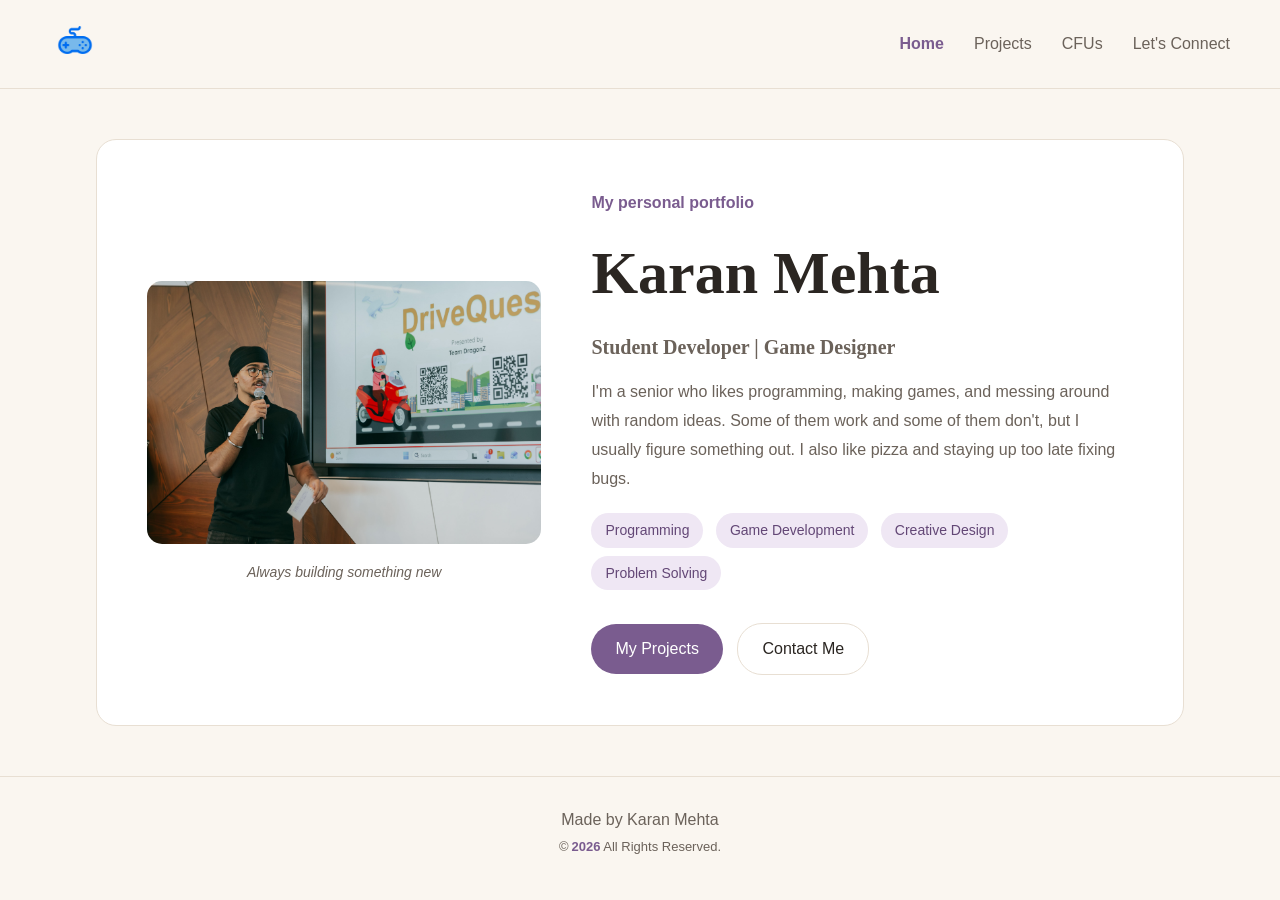
==== index.html @ 04c80622 "Refactor index.html for improved structure and content" ====
<!DOCTYPE html>
<html lang="en">
<head>
  <meta charset="UTF-8">
  <meta name="viewport" content="width=device-width, initial-scale=1.0">
  <title>Karan Mehta | Portfolio</title>
  <link rel="stylesheet" href="style.css">
</head>

<body>

<header>
  <nav class="navbar">
    <div class="navbar-left">
      <a href="index.html">
        <img src="Untitled design (2).png" alt="Logo">
      </a>
    </div>

    <ul class="navbar-right">
      <li><a href="index.html" class="active">Home</a></li>
      <li><a href="projects.html">Projects</a></li>
      <li><a href="cfus.html">CFUs</a></li>
      <li><a href="contact.html">Let's Connect</a></li>
    </ul>
  </nav>
</header>

<main class="home-card">
  <section class="hero-section">

    <div class="hero-image">
      <img src="IMG_4974.jpeg" alt="Karan Mehta presenting a project">
      <p class="image-caption">Always building something new</p>
    </div>

    <div class="hero-content">
      <p class="eyebrow">My personal portfolio</p>
      <h1 class="hero-name">Karan Mehta</h1>
      <h2 class="hero-role">Student Developer | Game Designer</h2>

      <p class="hero-description">
        I'm a senior who likes programming, making games, and messing around with random ideas. Some of them work and some of them don't, but I usually figure something out. I also like pizza and staying up too late fixing bugs.
      </p>

      <div class="hero-tags">
        <span>Programming</span>
        <span>Game Development</span>
        <span>Creative Design</span>
        <span>Problem Solving</span>
      </div>

      <div class="hero-buttons">
        <a href="projects.html" class="primary-button">My Projects</a>
        <a href="contact.html" class="secondary-button">Contact Me</a>
      </div>
    </div>

  </section>
</main>

<footer class="site-footer">
  <p>Made by Karan Mehta</p>
  <p class="footer-small">© <span id="year"></span> All Rights Reserved.</p>
</footer>

<script>
  document.getElementById("year").textContent = new Date().getFullYear();
</script>

</body>
</html>
---- style.css ----
* {
  margin: 0;
  padding: 0;
  box-sizing: border-box;
}

body {
  font-family: Arial, sans-serif;
  background-color: #faf6f0;
  color: #2b2622;
  line-height: 1.6;
}

h1, h2, h3 {
  font-family: Georgia, serif;
}

.navbar {
  display: flex;
  justify-content: space-between;
  align-items: center;
  padding: 15px 50px;
  background-color: #faf6f0;
  border-bottom: 1px solid #e8dfd3;
}

.navbar-left img {
  height: 50px;
}

.navbar-right {
  display: flex;
  list-style: none;
}

.navbar-right li {
  margin-left: 30px;
}

.navbar-right a {
  color: #6b625a;
  text-decoration: none;
}

.navbar-right a:hover {
  color: #7a5c8f;
}

.navbar-right a.active {
  color: #7a5c8f;
  font-weight: bold;
}

.home-card {
  width: 85%;
  max-width: 1100px;
  margin: 50px auto;
}

.hero-section {
  display: flex;
  align-items: center;
  background-color: white;
  border: 1px solid #e8dfd3;
  border-radius: 20px;
  padding: 50px;
}

.hero-image {
  width: 40%;
  text-align: center;
}

.hero-image img {
  max-width: 100%;
  max-height: 350px;
  border-radius: 15px;
}

.image-caption {
  margin-top: 10px;
  font-size: 14px;
  font-style: italic;
  color: #6b625a;
}

.hero-content {
  width: 60%;
  padding-left: 50px;
}

.eyebrow {
  color: #7a5c8f;
  font-weight: bold;
}

.hero-name {
  font-size: 60px;
  margin: 10px 0;
}

.hero-name span {
  color: #7a5c8f;
}

.hero-role {
  font-size: 20px;
  color: #6b625a;
  margin-bottom: 15px;
}

.hero-description {
  color: #6b625a;
  line-height: 1.8;
}

.hero-tags {
  margin-top: 20px;
}

.hero-tags span {
  display: inline-block;
  background-color: #efe7f4;
  color: #634776;
  padding: 6px 14px;
  border-radius: 20px;
  font-size: 14px;
  margin: 0 8px 8px 0;
}

.hero-buttons {
  margin-top: 25px;
}

.primary-button {
  display: inline-block;
  background-color: #7a5c8f;
  color: white;
  padding: 12px 24px;
  border-radius: 25px;
  text-decoration: none;
  margin-right: 10px;
}

.primary-button:hover {
  background-color: #634776;
}

.secondary-button {
  display: inline-block;
  background-color: white;
  color: #2b2622;
  padding: 12px 24px;
  border: 1px solid #e8dfd3;
  border-radius: 25px;
  text-decoration: none;
}

.secondary-button:hover {
  border-color: #7a5c8f;
  color: #7a5c8f;
}

.about-section,
.interests-section,
.focus-section {
  margin-top: 80px;
}

.section-label {
  color: #7a5c8f;
  font-weight: bold;
}

.section-heading h2 {
  font-size: 40px;
}

.section-heading h2 span,
.focus-left h2 span,
.connect-section h2 span {
  color: #7a5c8f;
}

.section-heading p {
  color: #6b625a;
  margin-bottom: 25px;
}

.about-card {
  display: flex;
  background-color: white;
  border: 1px solid #e8dfd3;
  border-radius: 15px;
  padding: 35px;
}

.about-icon {
  font-size: 28px;
  color: #7a5c8f;
  margin-right: 25px;
}

.about-content h3 {
  font-size: 24px;
  margin-bottom: 10px;
}

.about-content p {
  color: #6b625a;
  margin-bottom: 10px;
}

.interest-grid {
  display: flex;
  gap: 20px;
}

.interest-card {
  width: 33%;
  background-color: white;
  border: 1px solid #e8dfd3;
  border-radius: 15px;
  padding: 30px;
}

.interest-card:hover {
  border-color: #7a5c8f;
}

.interest-icon {
  font-size: 30px;
  color: #7a5c8f;
  margin-bottom: 15px;
}

.interest-card h3 {
  font-size: 20px;
  margin-bottom: 10px;
}

.interest-card p {
  color: #6b625a;
  font-size: 15px;
}

.focus-card {
  display: flex;
  align-items: center;
  background-color: #f3ece3;
  border-radius: 20px;
  padding: 50px;
}

.focus-left {
  width: 50%;
  padding-right: 40px;
}

.focus-left h2 {
  font-size: 38px;
  margin: 10px 0;
}

.focus-left p {
  color: #6b625a;
}

.focus-right {
  width: 50%;
}

.focus-item {
  padding: 15px 0;
  border-bottom: 1px solid #e8dfd3;
}

.focus-check {
  display: inline-block;
  background-color: #7a5c8f;
  color: white;
  width: 24px;
  height: 24px;
  border-radius: 50%;
  text-align: center;
  font-size: 14px;
  margin-right: 12px;
}

.connect-section {
  text-align: center;
  margin-top: 80px;
  padding: 60px 20px;
}

.connect-section h2 {
  font-size: 38px;
  margin: 10px 0;
}

.connect-section p {
  color: #6b625a;
  margin-bottom: 25px;
}

.site-footer {
  text-align: center;
  padding: 30px;
  border-top: 1px solid #e8dfd3;
  color: #6b625a;
}

.footer-line {
  display: none;
}

.site-footer p span {
  color: #7a5c8f;
  font-weight: bold;
}

.footer-small {
  font-size: 13px;
  margin-top: 5px;
}

.resource-card {
  background-color: white;
  border: 1px solid #e8dfd3;
  border-radius: 15px;
  padding: 25px;
  margin: 30px auto;
}

.resource-card h2,
.resource-card h3 {
  color: #7a5c8f;
}

.resource-card iframe {
  width: 100%;
  height: 600px;
  border: none;
}

.cfu-container {
  display: flex;
  flex-wrap: wrap;
  gap: 20px;
}

.contact-header {
  display: flex;
  justify-content: space-between;
}

.contact-image img {
  width: 140px;
  height: 140px;
  border-radius: 50%;
  object-fit: cover;
}

.contact-text h2 {
  color: #7a5c8f;
}

.contact-grid {
  display: flex;
  flex-wrap: wrap;
  gap: 18px;
  margin-top: 20px;
}

.contact-card {
  background-color: white;
  border: 1px solid #e8dfd3;
  border-radius: 12px;
  padding: 20px;
  color: #2b2622;
  text-decoration: none;
}

.contact-card:hover {
  border-color: #7a5c8f;
}

.contact-card h3 {
  color: #7a5c8f;
}

@media (max-width: 800px) {
  .navbar {
    flex-direction: column;
    padding: 20px;
  }

  .navbar-right {
    margin-top: 15px;
  }

  .hero-section {
    flex-direction: column;
    text-align: center;
    padding: 30px 20px;
  }

  .hero-image,
  .hero-content {
    width: 100%;
    padding-left: 0;
  }

  .hero-content {
    margin-top: 25px;
  }

  .hero-name {
    font-size: 45px;
  }

  .about-card,
  .interest-grid,
  .focus-card {
    flex-direction: column;
  }

  .interest-card,
  .focus-left,
  .focus-right {
    width: 100%;
  }

  .focus-left {
    padding-right: 0;
    margin-bottom: 25px;
  }
}
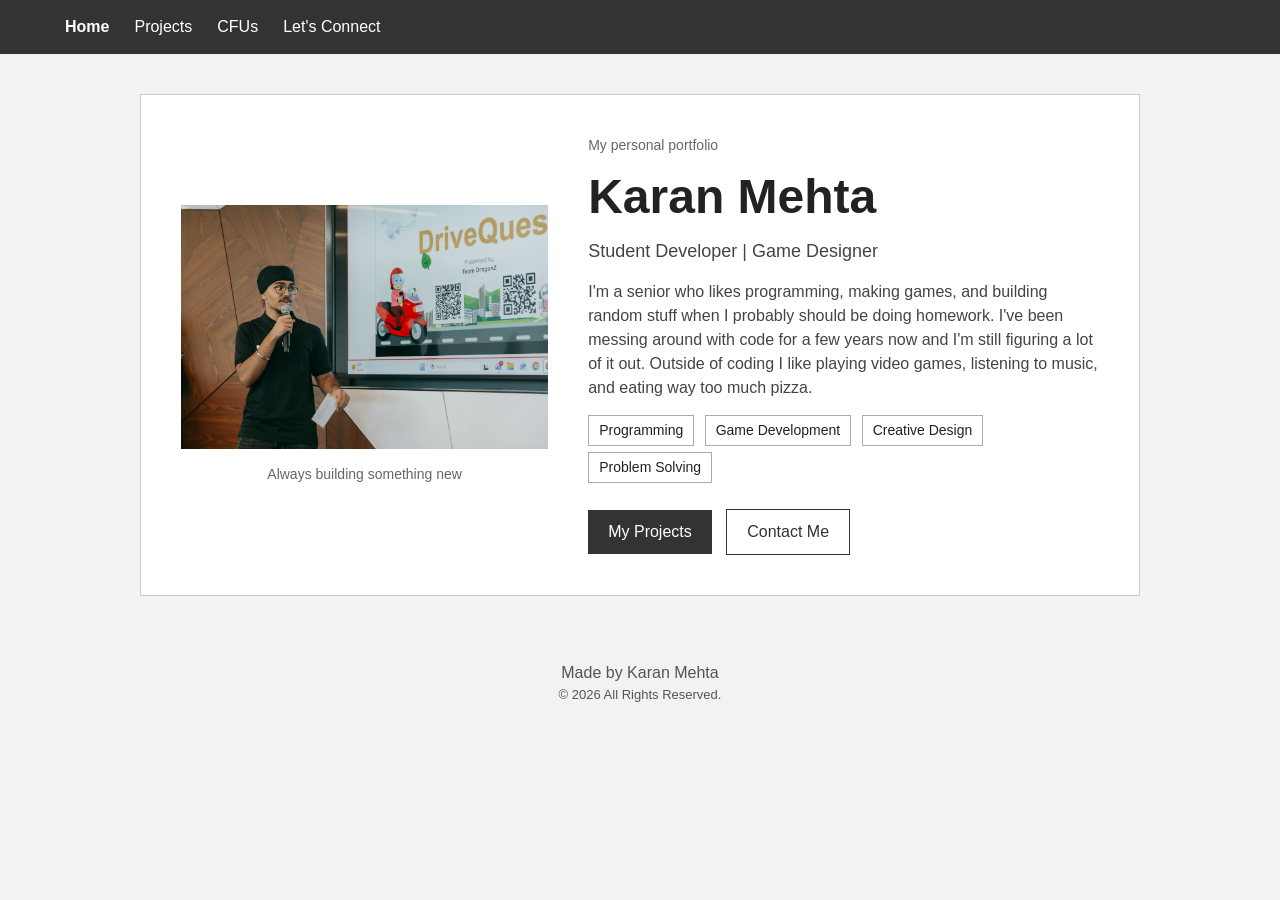
==== commit eea76e81: "Refactor navbar and update hero description Removed logo from navbar and updated hero description." ====
--- a/index.html
+++ b/index.html
@@ -11,12 +11,6 @@
 
 <header>
   <nav class="navbar">
-    <div class="navbar-left">
-      <a href="index.html">
-        <img src="Untitled design (2).png" alt="Logo">
-      </a>
-    </div>
-
     <ul class="navbar-right">
       <li><a href="index.html" class="active">Home</a></li>
       <li><a href="projects.html">Projects</a></li>
@@ -40,7 +34,7 @@
       <h2 class="hero-role">Student Developer | Game Designer</h2>
 
       <p class="hero-description">
-        I'm a senior who likes programming, making games, and messing around with random ideas. Some of them work and some of them don't, but I usually figure something out. I also like pizza and staying up too late fixing bugs.
+        I'm a senior who likes programming, making games, and building random stuff when I probably should be doing homework. I've been messing around with code for a few years now and I'm still figuring a lot of it out. Outside of coding I like playing video games, listening to music, and eating way too much pizza.
       </p>
 
       <div class="hero-tags">
--- a/style.css
+++ b/style.css
@@ -6,26 +6,21 @@
 
 body {
   font-family: Arial, sans-serif;
-  background-color: #faf6f0;
-  color: #2b2622;
-  line-height: 1.6;
-}
-
-h1, h2, h3 {
-  font-family: Georgia, serif;
+  background-color: #f2f2f2;
+  color: #222;
+  line-height: 1.5;
 }
 
 .navbar {
   display: flex;
   justify-content: space-between;
   align-items: center;
-  padding: 15px 50px;
-  background-color: #faf6f0;
-  border-bottom: 1px solid #e8dfd3;
+  padding: 15px 40px;
+  background-color: #333;
 }
 
 .navbar-left img {
-  height: 50px;
+  height: 45px;
 }
 
 .navbar-right {
@@ -34,36 +29,34 @@
 }
 
 .navbar-right li {
-  margin-left: 30px;
+  margin-left: 25px;
 }
 
 .navbar-right a {
-  color: #6b625a;
+  color: white;
   text-decoration: none;
 }
 
 .navbar-right a:hover {
-  color: #7a5c8f;
+  text-decoration: underline;
 }
 
 .navbar-right a.active {
-  color: #7a5c8f;
   font-weight: bold;
 }
 
 .home-card {
   width: 85%;
-  max-width: 1100px;
-  margin: 50px auto;
+  max-width: 1000px;
+  margin: 40px auto;
 }
 
 .hero-section {
   display: flex;
   align-items: center;
   background-color: white;
-  border: 1px solid #e8dfd3;
-  border-radius: 20px;
-  padding: 50px;
+  border: 1px solid #ccc;
+  padding: 40px;
 }
 
 .hero-image {
@@ -74,267 +67,97 @@
 .hero-image img {
   max-width: 100%;
   max-height: 350px;
-  border-radius: 15px;
 }
 
 .image-caption {
-  margin-top: 10px;
+  margin-top: 8px;
   font-size: 14px;
-  font-style: italic;
-  color: #6b625a;
+  color: #666;
 }
 
 .hero-content {
   width: 60%;
-  padding-left: 50px;
+  padding-left: 40px;
 }
 
 .eyebrow {
-  color: #7a5c8f;
-  font-weight: bold;
+  color: #666;
+  font-size: 14px;
 }
 
 .hero-name {
-  font-size: 60px;
-  margin: 10px 0;
-}
-
-.hero-name span {
-  color: #7a5c8f;
+  font-size: 48px;
+  margin: 5px 0;
 }
 
 .hero-role {
-  font-size: 20px;
-  color: #6b625a;
+  font-size: 18px;
+  color: #444;
+  font-weight: normal;
   margin-bottom: 15px;
 }
 
 .hero-description {
-  color: #6b625a;
-  line-height: 1.8;
+  color: #444;
 }
 
 .hero-tags {
-  margin-top: 20px;
+  margin-top: 15px;
 }
 
 .hero-tags span {
   display: inline-block;
-  background-color: #efe7f4;
-  color: #634776;
-  padding: 6px 14px;
-  border-radius: 20px;
+  border: 1px solid #aaa;
+  padding: 4px 10px;
   font-size: 14px;
-  margin: 0 8px 8px 0;
+  margin: 0 6px 6px 0;
 }
 
 .hero-buttons {
-  margin-top: 25px;
+  margin-top: 20px;
 }
 
 .primary-button {
   display: inline-block;
-  background-color: #7a5c8f;
+  background-color: #333;
   color: white;
-  padding: 12px 24px;
-  border-radius: 25px;
+  padding: 10px 20px;
   text-decoration: none;
   margin-right: 10px;
 }
 
 .primary-button:hover {
-  background-color: #634776;
+  background-color: #555;
 }
 
 .secondary-button {
   display: inline-block;
-  background-color: white;
-  color: #2b2622;
-  padding: 12px 24px;
-  border: 1px solid #e8dfd3;
-  border-radius: 25px;
+  border: 1px solid #333;
+  color: #333;
+  padding: 10px 20px;
   text-decoration: none;
 }
 
 .secondary-button:hover {
-  border-color: #7a5c8f;
-  color: #7a5c8f;
-}
-
-.about-section,
-.interests-section,
-.focus-section {
-  margin-top: 80px;
-}
-
-.section-label {
-  color: #7a5c8f;
-  font-weight: bold;
-}
-
-.section-heading h2 {
-  font-size: 40px;
-}
-
-.section-heading h2 span,
-.focus-left h2 span,
-.connect-section h2 span {
-  color: #7a5c8f;
-}
-
-.section-heading p {
-  color: #6b625a;
-  margin-bottom: 25px;
-}
-
-.about-card {
-  display: flex;
-  background-color: white;
-  border: 1px solid #e8dfd3;
-  border-radius: 15px;
-  padding: 35px;
-}
-
-.about-icon {
-  font-size: 28px;
-  color: #7a5c8f;
-  margin-right: 25px;
-}
-
-.about-content h3 {
-  font-size: 24px;
-  margin-bottom: 10px;
-}
-
-.about-content p {
-  color: #6b625a;
-  margin-bottom: 10px;
-}
-
-.interest-grid {
-  display: flex;
-  gap: 20px;
-}
-
-.interest-card {
-  width: 33%;
-  background-color: white;
-  border: 1px solid #e8dfd3;
-  border-radius: 15px;
-  padding: 30px;
-}
-
-.interest-card:hover {
-  border-color: #7a5c8f;
-}
-
-.interest-icon {
-  font-size: 30px;
-  color: #7a5c8f;
-  margin-bottom: 15px;
-}
-
-.interest-card h3 {
-  font-size: 20px;
-  margin-bottom: 10px;
-}
-
-.interest-card p {
-  color: #6b625a;
-  font-size: 15px;
-}
-
-.focus-card {
-  display: flex;
-  align-items: center;
-  background-color: #f3ece3;
-  border-radius: 20px;
-  padding: 50px;
-}
-
-.focus-left {
-  width: 50%;
-  padding-right: 40px;
-}
-
-.focus-left h2 {
-  font-size: 38px;
-  margin: 10px 0;
-}
-
-.focus-left p {
-  color: #6b625a;
-}
-
-.focus-right {
-  width: 50%;
-}
-
-.focus-item {
-  padding: 15px 0;
-  border-bottom: 1px solid #e8dfd3;
-}
-
-.focus-check {
-  display: inline-block;
-  background-color: #7a5c8f;
-  color: white;
-  width: 24px;
-  height: 24px;
-  border-radius: 50%;
-  text-align: center;
-  font-size: 14px;
-  margin-right: 12px;
-}
-
-.connect-section {
-  text-align: center;
-  margin-top: 80px;
-  padding: 60px 20px;
-}
-
-.connect-section h2 {
-  font-size: 38px;
-  margin: 10px 0;
-}
-
-.connect-section p {
-  color: #6b625a;
-  margin-bottom: 25px;
+  background-color: #eee;
 }
 
 .site-footer {
   text-align: center;
-  padding: 30px;
-  border-top: 1px solid #e8dfd3;
-  color: #6b625a;
-}
-
-.footer-line {
-  display: none;
-}
-
-.site-footer p span {
-  color: #7a5c8f;
-  font-weight: bold;
+  padding: 25px;
+  margin-top: 40px;
+  color: #555;
 }
 
 .footer-small {
   font-size: 13px;
-  margin-top: 5px;
 }
 
 .resource-card {
   background-color: white;
-  border: 1px solid #e8dfd3;
-  border-radius: 15px;
-  padding: 25px;
-  margin: 30px auto;
-}
-
-.resource-card h2,
-.resource-card h3 {
-  color: #7a5c8f;
+  border: 1px solid #ccc;
+  padding: 20px;
+  margin: 25px auto;
 }
 
 .resource-card iframe {
@@ -357,52 +180,41 @@
 .contact-image img {
   width: 140px;
   height: 140px;
-  border-radius: 50%;
   object-fit: cover;
 }
 
-.contact-text h2 {
-  color: #7a5c8f;
-}
-
 .contact-grid {
   display: flex;
   flex-wrap: wrap;
-  gap: 18px;
+  gap: 15px;
   margin-top: 20px;
 }
 
 .contact-card {
   background-color: white;
-  border: 1px solid #e8dfd3;
-  border-radius: 12px;
-  padding: 20px;
-  color: #2b2622;
+  border: 1px solid #ccc;
+  padding: 18px;
+  color: #222;
   text-decoration: none;
 }
 
 .contact-card:hover {
-  border-color: #7a5c8f;
-}
-
-.contact-card h3 {
-  color: #7a5c8f;
+  background-color: #eee;
 }
 
 @media (max-width: 800px) {
   .navbar {
     flex-direction: column;
-    padding: 20px;
   }
 
   .navbar-right {
-    margin-top: 15px;
+    margin-top: 12px;
   }
 
   .hero-section {
     flex-direction: column;
     text-align: center;
-    padding: 30px 20px;
+    padding: 25px 15px;
   }
 
   .hero-image,
@@ -412,27 +224,10 @@
   }
 
   .hero-content {
-    margin-top: 25px;
+    margin-top: 20px;
   }
 
   .hero-name {
-    font-size: 45px;
-  }
-
-  .about-card,
-  .interest-grid,
-  .focus-card {
-    flex-direction: column;
-  }
-
-  .interest-card,
-  .focus-left,
-  .focus-right {
-    width: 100%;
-  }
-
-  .focus-left {
-    padding-right: 0;
-    margin-bottom: 25px;
-  }
-}
+    font-size: 38px;
+  }
+}
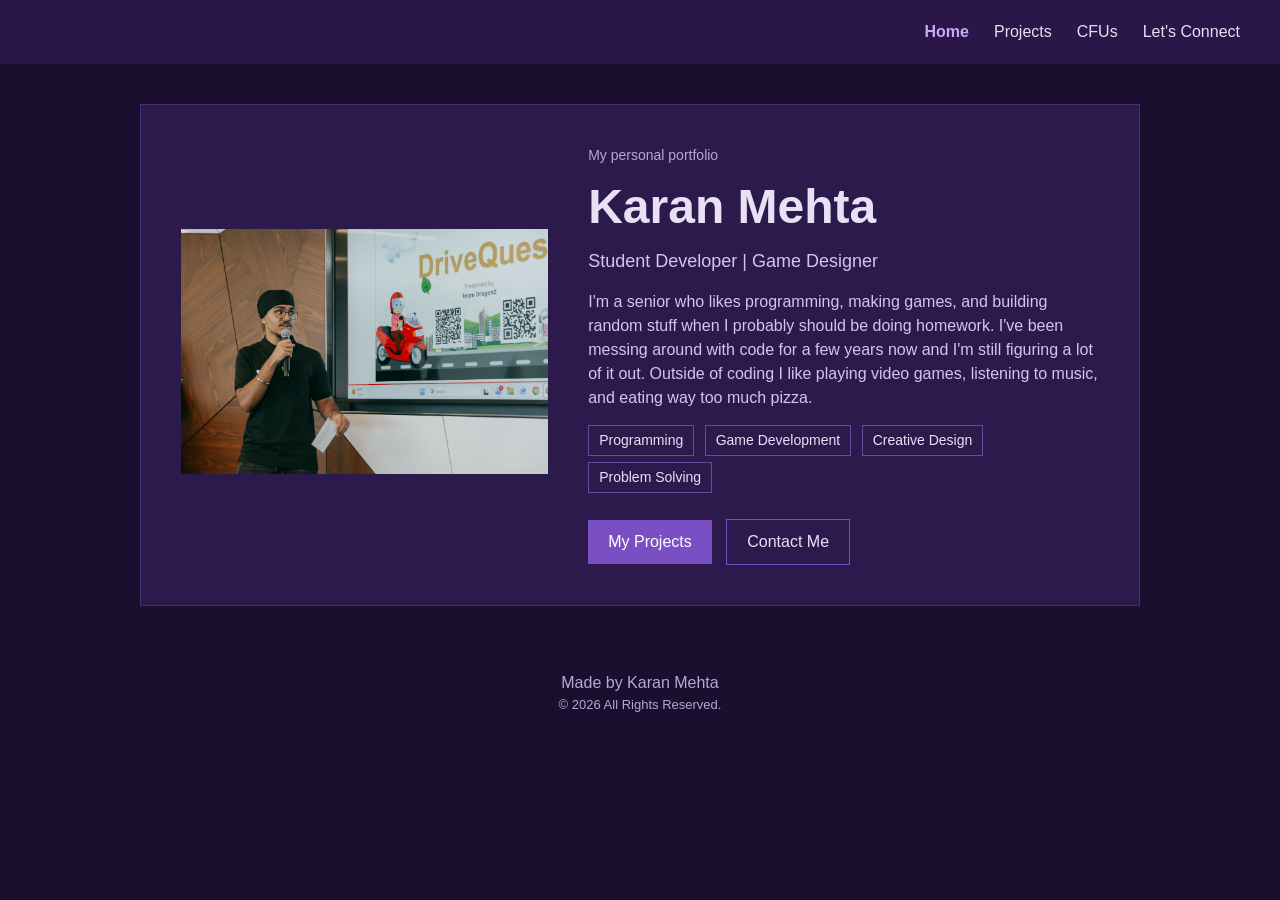
==== commit b38f85b3: "Remove image caption from hero section Removed the image caption from the hero section." ====
--- a/index.html
+++ b/index.html
@@ -25,7 +25,6 @@
 
     <div class="hero-image">
       <img src="IMG_4974.jpeg" alt="Karan Mehta presenting a project">
-      <p class="image-caption">Always building something new</p>
     </div>
 
     <div class="hero-content">
--- a/style.css
+++ b/style.css
@@ -6,21 +6,17 @@
 
 body {
   font-family: Arial, sans-serif;
-  background-color: #f2f2f2;
-  color: #222;
+  background-color: #1a0f2e;
+  color: #e8e0f5;
   line-height: 1.5;
 }
 
 .navbar {
   display: flex;
-  justify-content: space-between;
+  justify-content: flex-end;
   align-items: center;
-  padding: 15px 40px;
-  background-color: #333;
-}
-
-.navbar-left img {
-  height: 45px;
+  padding: 20px 40px;
+  background-color: #2a1647;
 }
 
 .navbar-right {
@@ -33,7 +29,7 @@
 }
 
 .navbar-right a {
-  color: white;
+  color: #e8e0f5;
   text-decoration: none;
 }
 
@@ -43,6 +39,7 @@
 
 .navbar-right a.active {
   font-weight: bold;
+  color: #c9a8f5;
 }
 
 .home-card {
@@ -54,8 +51,8 @@
 .hero-section {
   display: flex;
   align-items: center;
-  background-color: white;
-  border: 1px solid #ccc;
+  background-color: #2d1a4d;
+  border: 1px solid #4a2f78;
   padding: 40px;
 }
 
@@ -72,7 +69,7 @@
 .image-caption {
   margin-top: 8px;
   font-size: 14px;
-  color: #666;
+  color: #b9a6d6;
 }
 
 .hero-content {
@@ -81,7 +78,7 @@
 }
 
 .eyebrow {
-  color: #666;
+  color: #b9a6d6;
   font-size: 14px;
 }
 
@@ -92,13 +89,13 @@
 
 .hero-role {
   font-size: 18px;
-  color: #444;
+  color: #d4c4ee;
   font-weight: normal;
   margin-bottom: 15px;
 }
 
 .hero-description {
-  color: #444;
+  color: #d4c4ee;
 }
 
 .hero-tags {
@@ -107,7 +104,7 @@
 
 .hero-tags span {
   display: inline-block;
-  border: 1px solid #aaa;
+  border: 1px solid #6b4a9e;
   padding: 4px 10px;
   font-size: 14px;
   margin: 0 6px 6px 0;
@@ -119,7 +116,7 @@
 
 .primary-button {
   display: inline-block;
-  background-color: #333;
+  background-color: #7b4fc4;
   color: white;
   padding: 10px 20px;
   text-decoration: none;
@@ -127,26 +124,26 @@
 }
 
 .primary-button:hover {
-  background-color: #555;
+  background-color: #9366de;
 }
 
 .secondary-button {
   display: inline-block;
-  border: 1px solid #333;
-  color: #333;
+  border: 1px solid #7b4fc4;
+  color: #e8e0f5;
   padding: 10px 20px;
   text-decoration: none;
 }
 
 .secondary-button:hover {
-  background-color: #eee;
+  background-color: #3d2563;
 }
 
 .site-footer {
   text-align: center;
   padding: 25px;
   margin-top: 40px;
-  color: #555;
+  color: #b9a6d6;
 }
 
 .footer-small {
@@ -154,8 +151,8 @@
 }
 
 .resource-card {
-  background-color: white;
-  border: 1px solid #ccc;
+  background-color: #2d1a4d;
+  border: 1px solid #4a2f78;
   padding: 20px;
   margin: 25px auto;
 }
@@ -191,24 +188,20 @@
 }
 
 .contact-card {
-  background-color: white;
-  border: 1px solid #ccc;
+  background-color: #2d1a4d;
+  border: 1px solid #4a2f78;
   padding: 18px;
-  color: #222;
+  color: #e8e0f5;
   text-decoration: none;
 }
 
 .contact-card:hover {
-  background-color: #eee;
+  background-color: #3d2563;
 }
 
 @media (max-width: 800px) {
   .navbar {
-    flex-direction: column;
-  }
-
-  .navbar-right {
-    margin-top: 12px;
+    justify-content: center;
   }
 
   .hero-section {
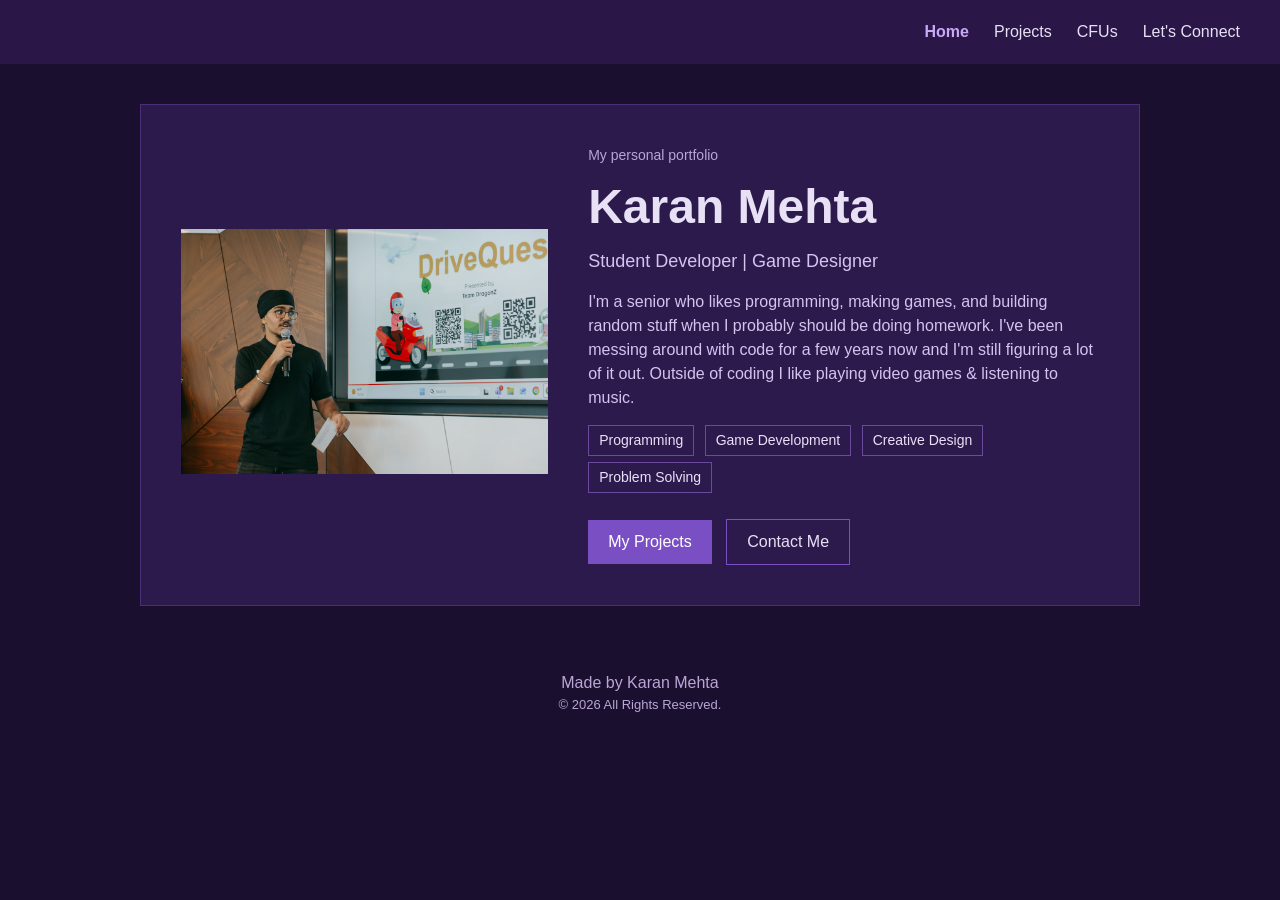
==== commit c8e8a74a: "Update hero description in index.html Removed mention of eating pizza from the hero description." ====
--- a/index.html
+++ b/index.html
@@ -33,7 +33,7 @@
       <h2 class="hero-role">Student Developer | Game Designer</h2>
 
       <p class="hero-description">
-        I'm a senior who likes programming, making games, and building random stuff when I probably should be doing homework. I've been messing around with code for a few years now and I'm still figuring a lot of it out. Outside of coding I like playing video games, listening to music, and eating way too much pizza.
+        I'm a senior who likes programming, making games, and building random stuff when I probably should be doing homework. I've been messing around with code for a few years now and I'm still figuring a lot of it out. Outside of coding I like playing video games & listening to music.
       </p>
 
       <div class="hero-tags">
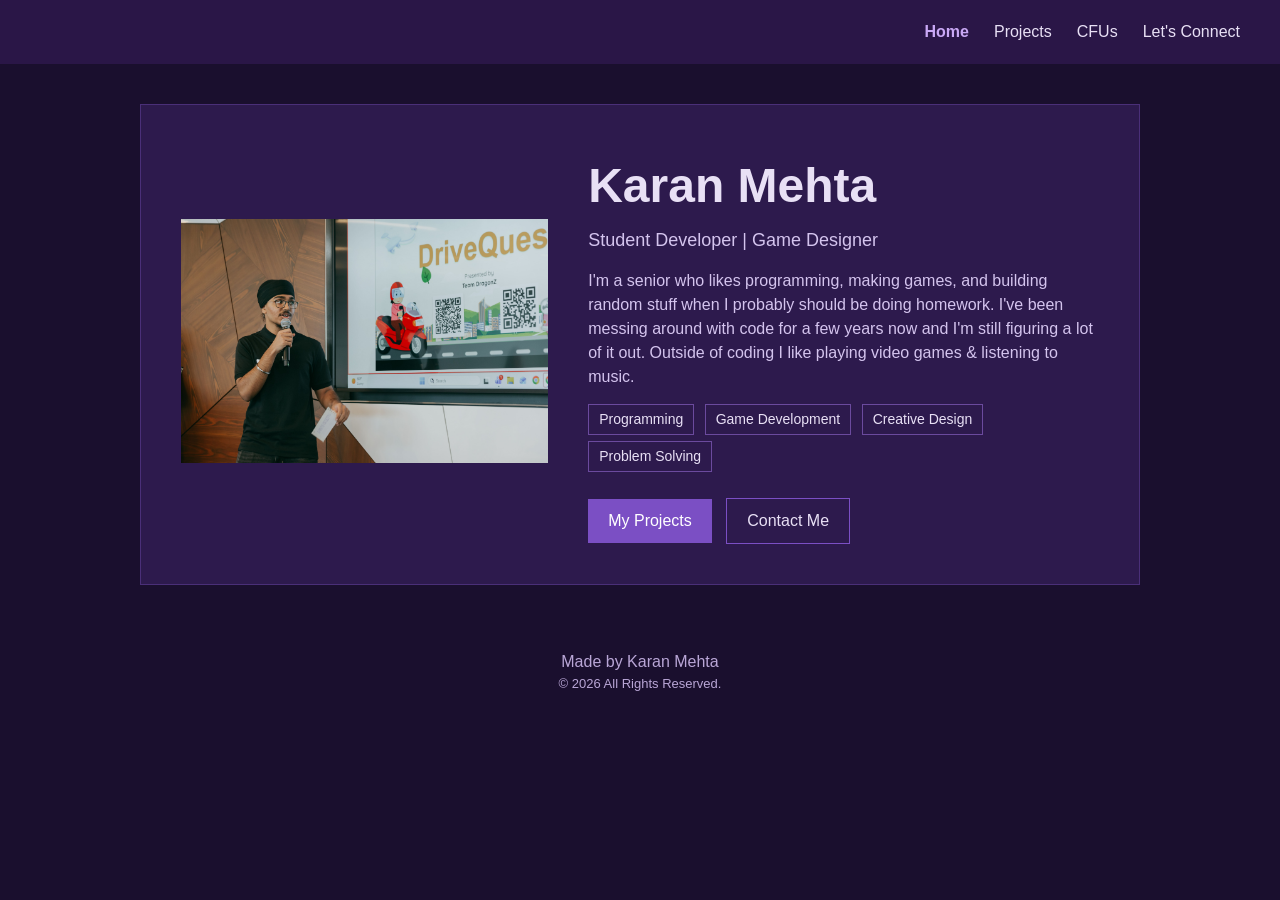
==== commit 35135f15: "Remove eyebrow paragraph from portfolio" ====
--- a/index.html
+++ b/index.html
@@ -28,7 +28,6 @@
     </div>
 
     <div class="hero-content">
-      <p class="eyebrow">My personal portfolio</p>
       <h1 class="hero-name">Karan Mehta</h1>
       <h2 class="hero-role">Student Developer | Game Designer</h2>
 
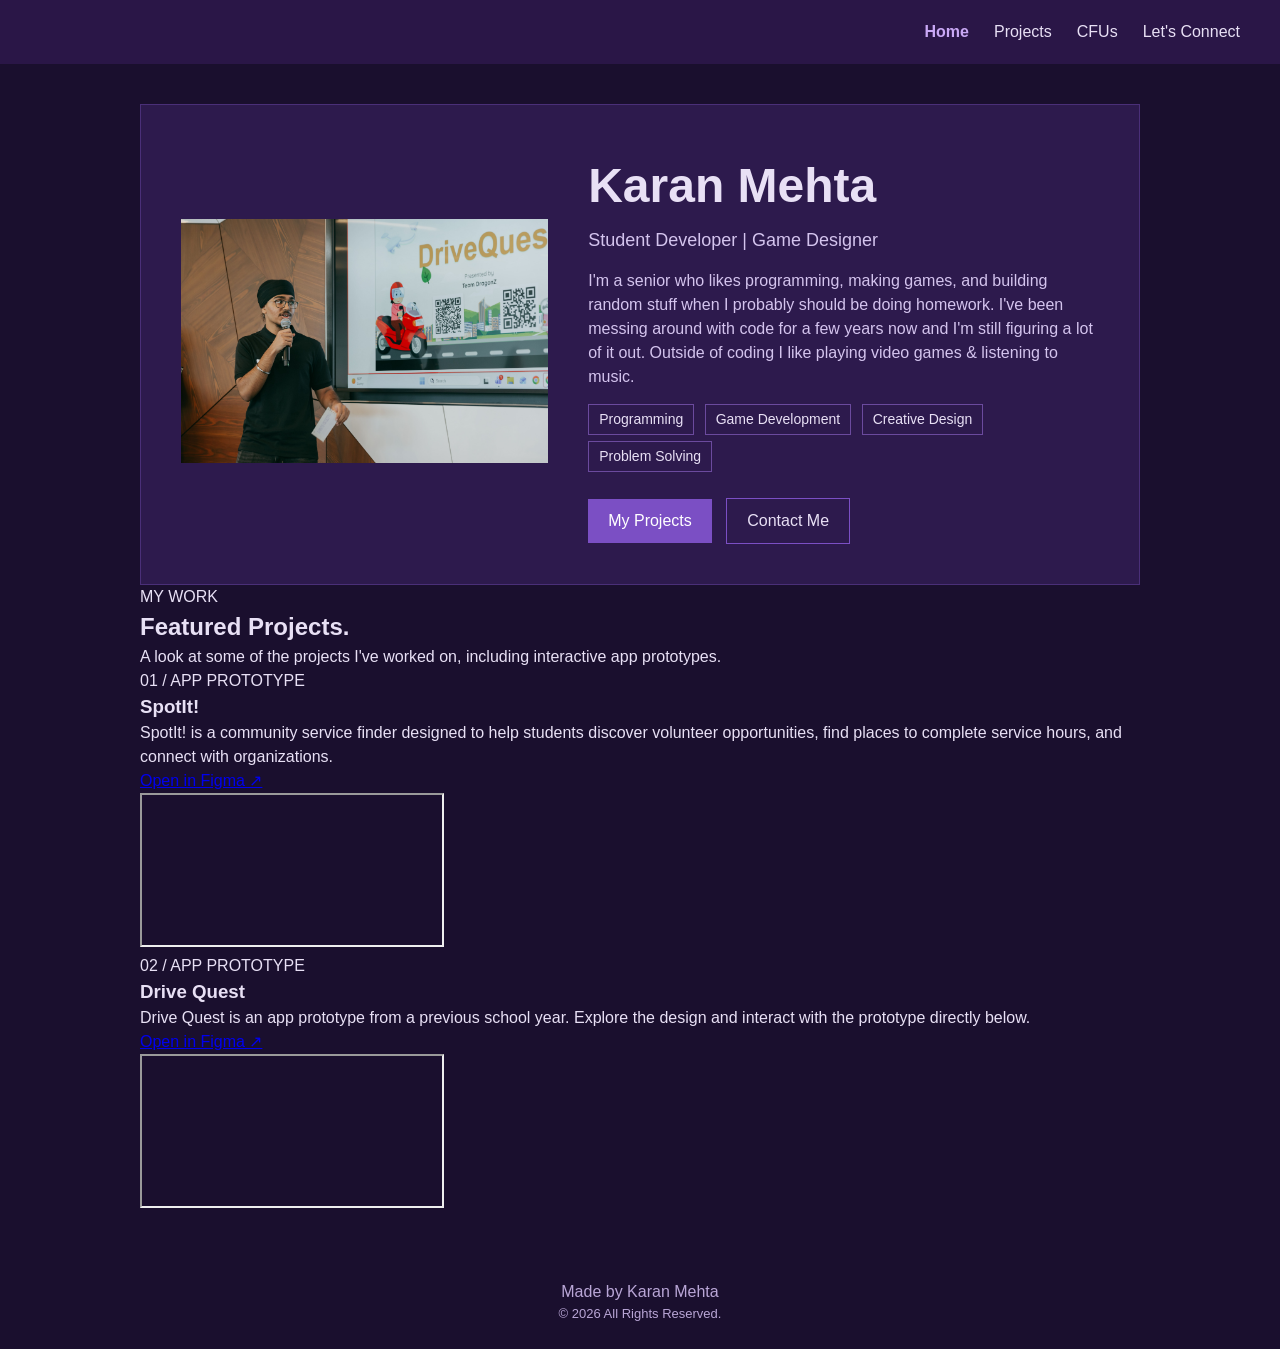
==== commit 1d3c3cea: "Add featured projects section with prototypes Added a featured projects section with two app prototy" ====
--- a/index.html
+++ b/index.html
@@ -1,3 +1,4 @@
+
 <!DOCTYPE html>
 <html lang="en">
 <head>
@@ -21,6 +22,8 @@
 </header>
 
 <main class="home-card">
+
+  <!-- HERO SECTION -->
   <section class="hero-section">
 
     <div class="hero-image">
@@ -49,6 +52,87 @@
     </div>
 
   </section>
+
+  <!-- FEATURED PROJECTS SECTION -->
+  <section class="featured-projects">
+
+    <div class="featured-heading">
+      <p class="section-label">MY WORK</p>
+      <h2>Featured Projects<span>.</span></h2>
+      <p class="featured-intro">
+        A look at some of the projects I've worked on, including interactive app prototypes.
+      </p>
+    </div>
+
+    <!-- SPOTIT -->
+    <div class="project-preview">
+
+      <div class="project-info">
+        <div>
+          <span class="project-number">01 / APP PROTOTYPE</span>
+          <h3>SpotIt!</h3>
+          <p>
+            SpotIt! is a community service finder designed to help students
+            discover volunteer opportunities, find places to complete service
+            hours, and connect with organizations.
+          </p>
+        </div>
+
+        <a
+          href="https://www.figma.com/proto/ysEE7ZguOh75tX0fydQcFJ/SpotIt-Prototype?node-id=65-238&starting-point-node-id=65%3A238"
+          target="_blank"
+          rel="noopener noreferrer"
+          class="prototype-link">
+          Open in Figma ↗
+        </a>
+      </div>
+
+      <div class="prototype-frame">
+        <iframe
+          src="https://www.figma.com/embed?embed_host=share&url=https%3A%2F%2Fwww.figma.com%2Fproto%2FysEE7ZguOh75tX0fydQcFJ%2FSpotIt-Prototype%3Fnode-id%3D65-238%26starting-point-node-id%3D65%253A238"
+          allowfullscreen
+          loading="lazy"
+          title="SpotIt! interactive app prototype">
+        </iframe>
+      </div>
+
+    </div>
+
+    <!-- DRIVE QUEST -->
+    <div class="project-preview">
+
+      <div class="project-info">
+        <div>
+          <span class="project-number">02 / APP PROTOTYPE</span>
+          <h3>Drive Quest</h3>
+          <p>
+            Drive Quest is an app prototype from a previous school year.
+            Explore the design and interact with the prototype directly below.
+          </p>
+        </div>
+
+        <a
+          href="https://www.figma.com/proto/Zs4QonA1XJLJxSKm4UHW01/Team-DragonZ-Figma-Control-Center?node-id=146-56&starting-point-node-id=146%3A56"
+          target="_blank"
+          rel="noopener noreferrer"
+          class="prototype-link">
+          Open in Figma ↗
+        </a>
+      </div>
+
+      <div class="prototype-frame">
+        <iframe
+          src="https://www.figma.com/embed?embed_host=share&url=https%3A%2F%2Fwww.figma.com%2Fproto%2FZs4QonA1XJLJxSKm4UHW01%2FTeam-DragonZ-Figma-Control-Center%3Fnode-id%3D146-56%26starting-point-node-id%3D146%253A56"
+          allowfullscreen
+          loading="lazy"
+          title="Drive Quest interactive app prototype">
+        </iframe>
+      </div>
+
+    </div>
+
+  </section>
+
 </main>
 
 <footer class="site-footer">
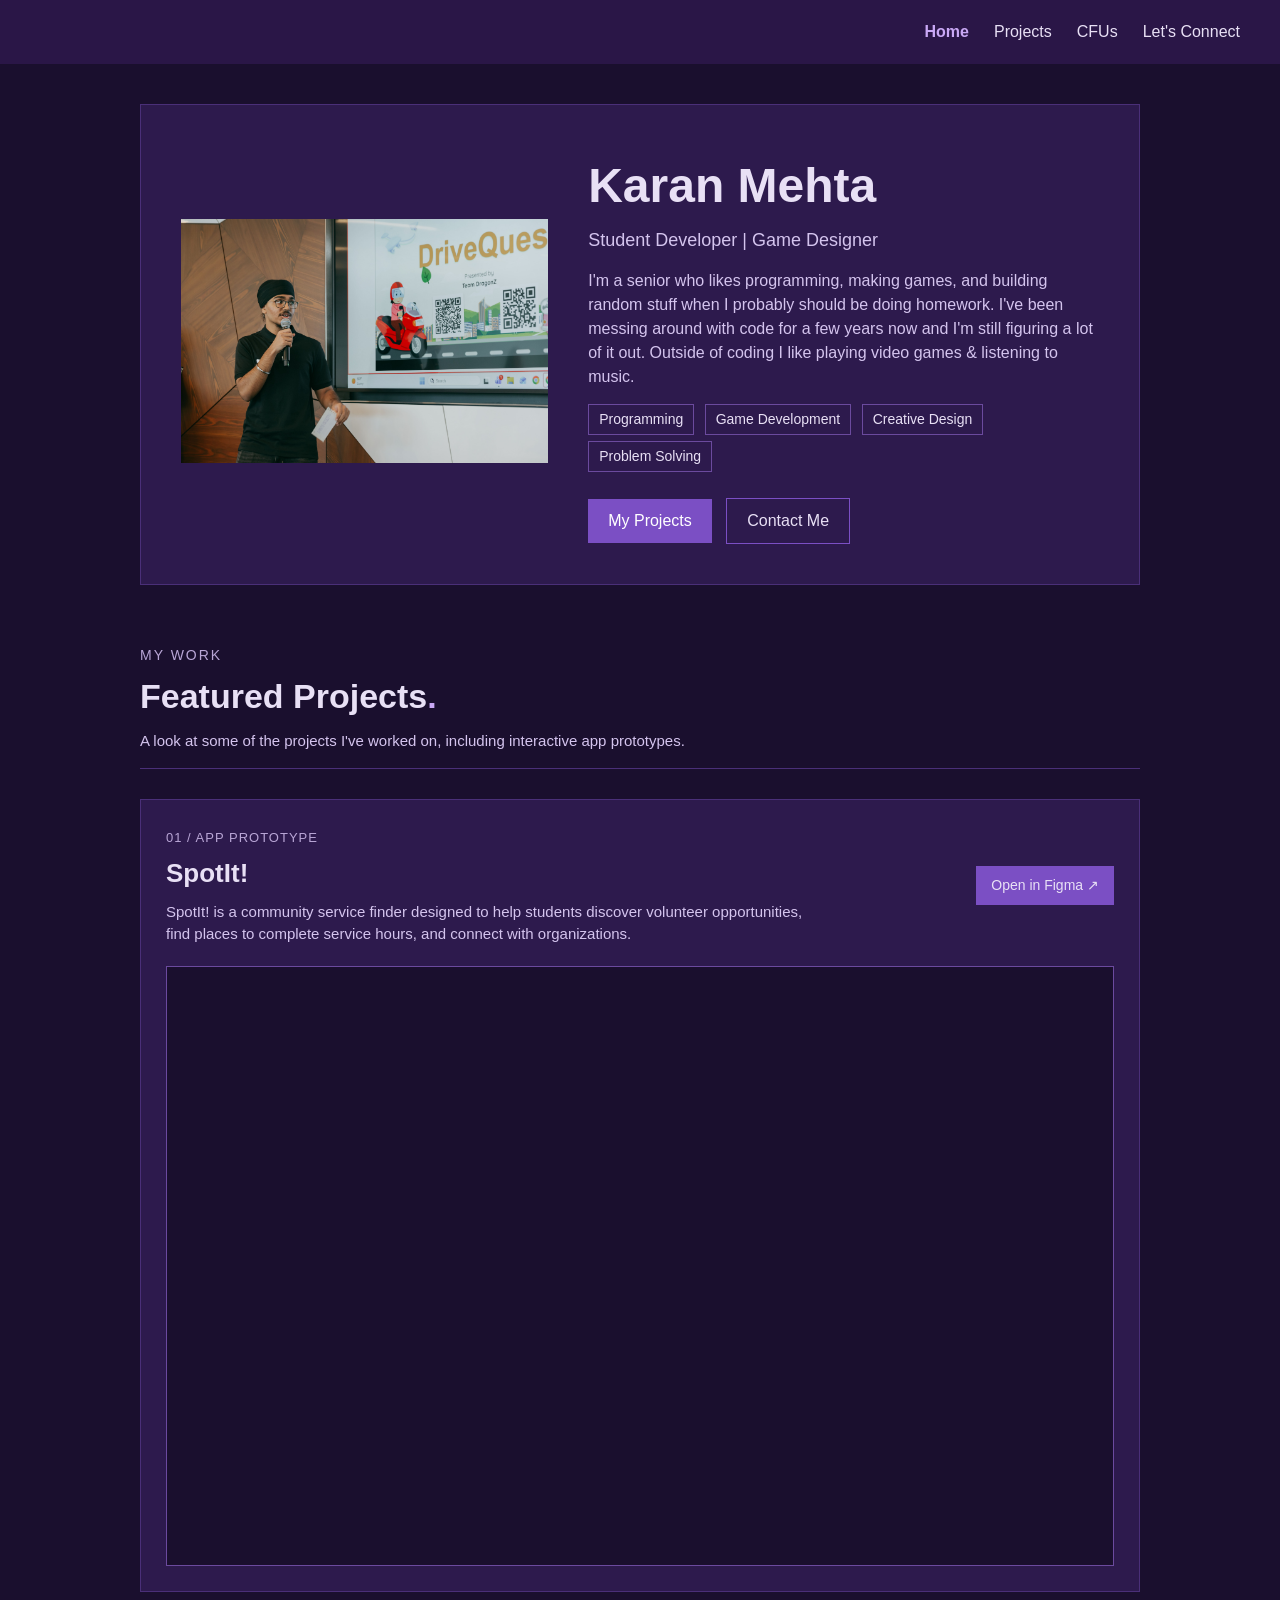
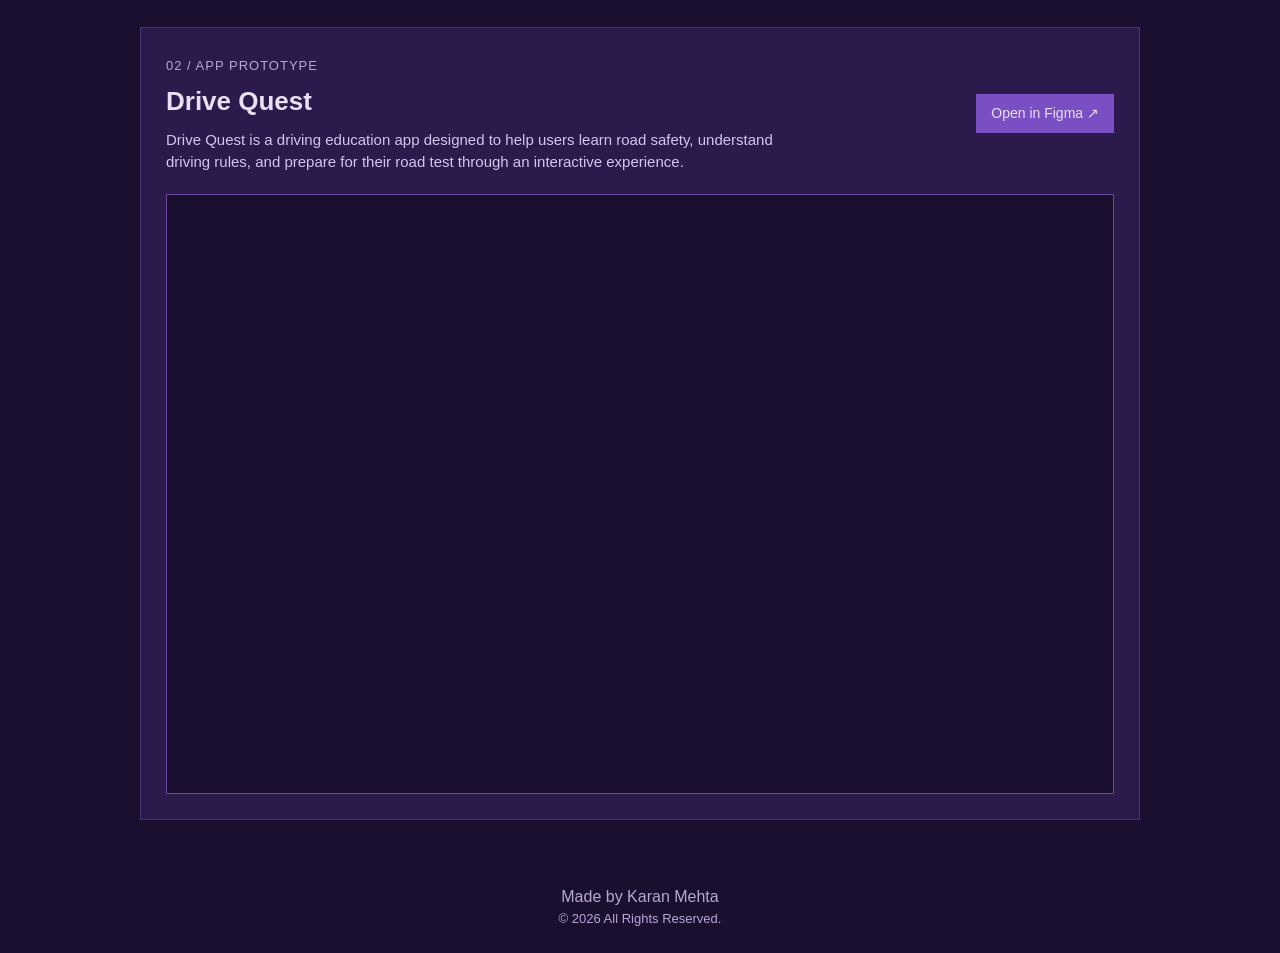
==== commit ef886d89: "Update description of Drive Quest app" ====
--- a/index.html
+++ b/index.html
@@ -106,8 +106,7 @@
           <span class="project-number">02 / APP PROTOTYPE</span>
           <h3>Drive Quest</h3>
           <p>
-            Drive Quest is an app prototype from a previous school year.
-            Explore the design and interact with the prototype directly below.
+            Drive Quest is a driving education app designed to help users learn road safety, understand driving rules, and prepare for their road test through an interactive experience.
           </p>
         </div>
 
--- a/style.css
+++ b/style.css
@@ -224,3 +224,147 @@
     font-size: 38px;
   }
 }
+
+
+/* =================================
+   FEATURED PROJECTS
+================================= */
+
+.featured-projects {
+  margin-top: 60px;
+}
+
+.featured-heading {
+  margin-bottom: 30px;
+  padding-bottom: 15px;
+  border-bottom: 1px solid #4a2f78;
+}
+
+.section-label {
+  color: #b9a6d6;
+  font-size: 14px;
+  letter-spacing: 2px;
+  margin-bottom: 5px;
+}
+
+.featured-heading h2 {
+  font-size: 34px;
+  color: #e8e0f5;
+  margin-bottom: 8px;
+}
+
+.featured-heading h2 span {
+  color: #c9a8f5;
+}
+
+.featured-intro {
+  color: #d4c4ee;
+  font-size: 15px;
+}
+
+/* Individual project sections */
+
+.project-preview {
+  background-color: #2d1a4d;
+  border: 1px solid #4a2f78;
+  padding: 25px;
+  margin-bottom: 35px;
+}
+
+.project-info {
+  display: flex;
+  justify-content: space-between;
+  align-items: center;
+  gap: 20px;
+  margin-bottom: 20px;
+}
+
+.project-number {
+  color: #b9a6d6;
+  font-size: 13px;
+  letter-spacing: 1px;
+}
+
+.project-info h3 {
+  font-size: 26px;
+  margin: 5px 0 8px;
+  color: #e8e0f5;
+}
+
+.project-info p {
+  color: #d4c4ee;
+  font-size: 15px;
+  max-width: 650px;
+}
+
+/* Figma link */
+
+.prototype-link {
+  display: inline-block;
+  color: #e8e0f5;
+  background-color: #7b4fc4;
+  padding: 9px 15px;
+  text-decoration: none;
+  white-space: nowrap;
+  font-size: 14px;
+}
+
+.prototype-link:hover {
+  background-color: #9366de;
+}
+
+/* Embedded prototype */
+
+.prototype-frame {
+  width: 100%;
+  height: 600px;
+  border: 1px solid #6b4a9e;
+  background-color: #1a0f2e;
+  overflow: hidden;
+}
+
+.prototype-frame iframe {
+  display: block;
+  width: 100%;
+  height: 100%;
+  border: none;
+}
+
+/* Mobile layout */
+
+@media (max-width: 800px) {
+  .featured-projects {
+    margin-top: 40px;
+  }
+
+  .featured-heading h2 {
+    font-size: 28px;
+  }
+
+  .project-preview {
+    padding: 15px;
+  }
+
+  .project-info {
+    flex-direction: column;
+    align-items: flex-start;
+  }
+
+  .project-info h3 {
+    font-size: 23px;
+  }
+
+  .prototype-frame {
+    height: 450px;
+  }
+}
+
+@media (max-width: 500px) {
+  .prototype-frame {
+    height: 350px;
+  }
+
+  .featured-heading h2 {
+    font-size: 25px;
+  }
+}
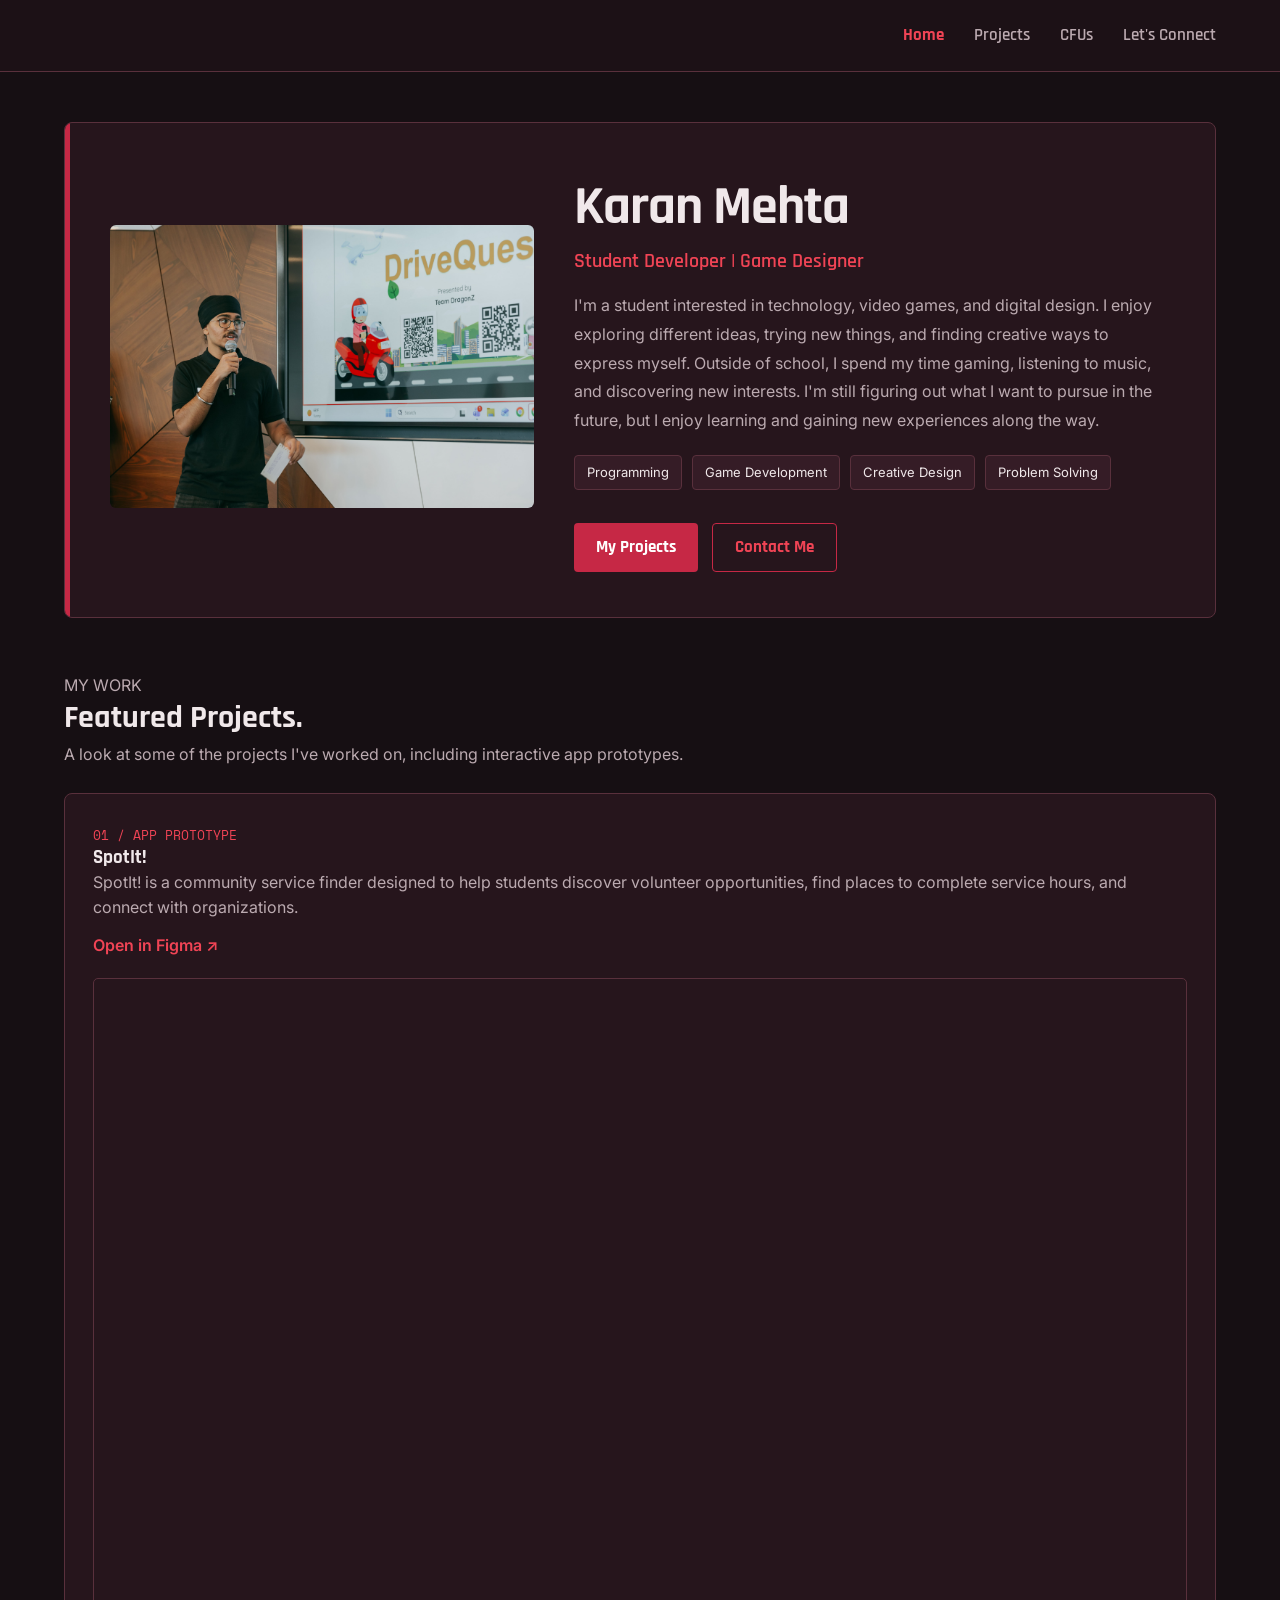
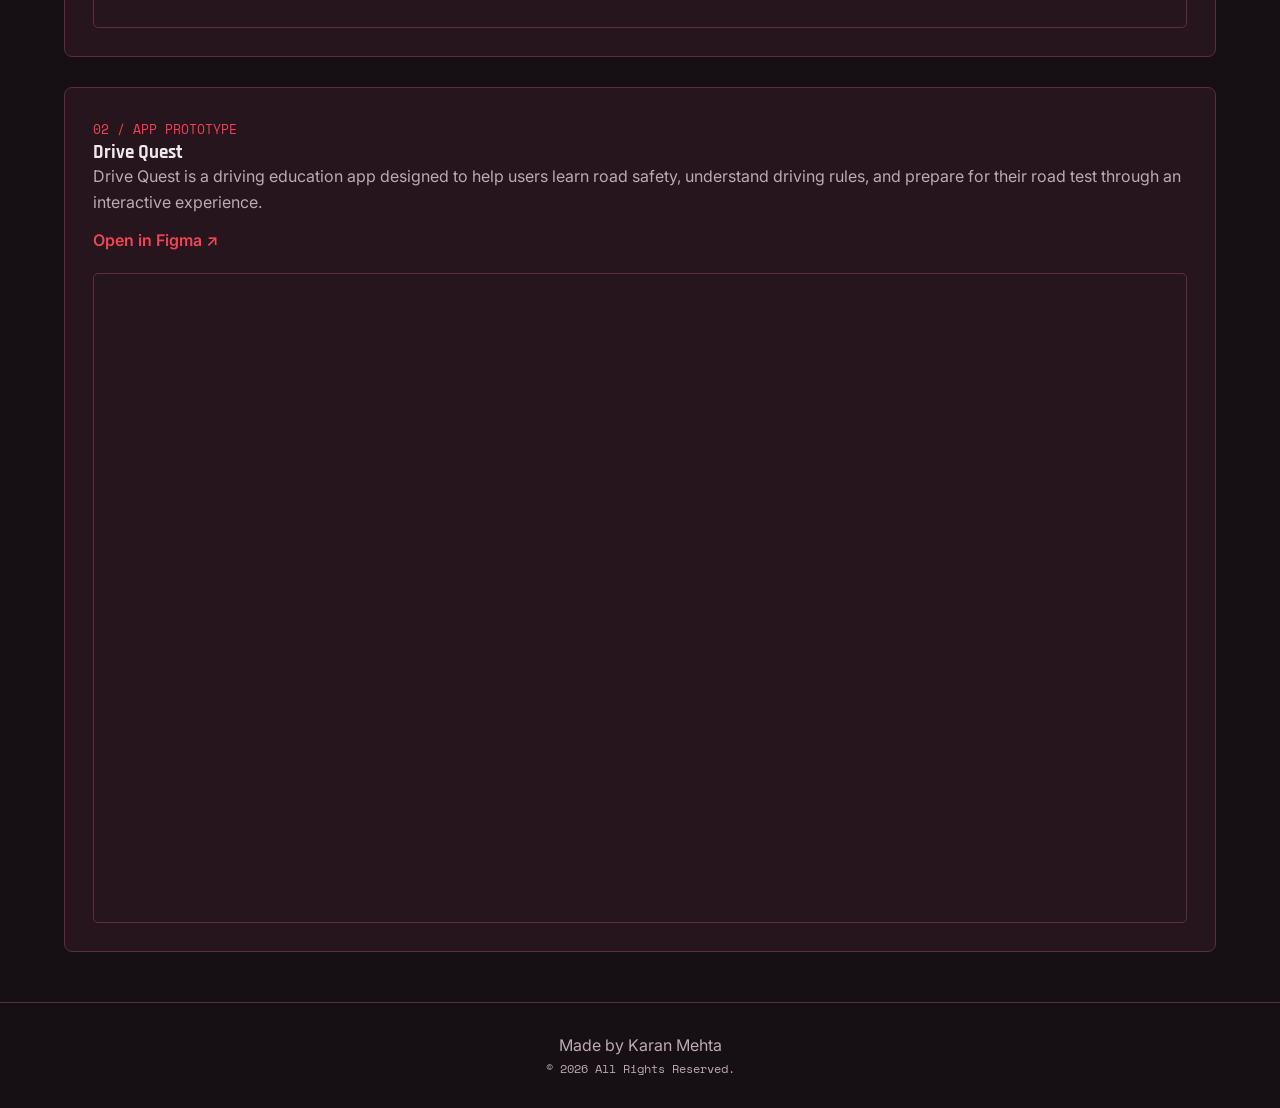
==== commit dd32a567: "Revise hero description in index.html Updated hero description to reflect current interests and expe" ====
--- a/index.html
+++ b/index.html
@@ -35,8 +35,7 @@
       <h2 class="hero-role">Student Developer | Game Designer</h2>
 
       <p class="hero-description">
-        I'm a senior who likes programming, making games, and building random stuff when I probably should be doing homework. I've been messing around with code for a few years now and I'm still figuring a lot of it out. Outside of coding I like playing video games & listening to music.
-      </p>
+I'm a student interested in technology, video games, and digital design. I enjoy exploring different ideas, trying new things, and finding creative ways to express myself. Outside of school, I spend my time gaming, listening to music, and discovering new interests. I'm still figuring out what I want to pursue in the future, but I enjoy learning and gaining new experiences along the way.      </p>
 
       <div class="hero-tags">
         <span>Programming</span>
--- a/style.css
+++ b/style.css
@@ -1,59 +1,141 @@
+
+/* =========================================
+   FONTS
+========================================= */
+
+@import url('https://fonts.googleapis.com/css2?family=Inter:wght@400;500;600;700&family=Rajdhani:wght@500;600;700&family=Space+Mono:wght@400;700&display=swap');
+
+
+/* =========================================
+   COLOR VARIABLES
+========================================= */
+
+:root {
+  --background: #160F13;
+  --surface: #26151C;
+  --surface-light: #351C26;
+  --border: #59303C;
+
+  --red: #C62845;
+  --red-bright: #F04455;
+  --red-hover: #FF5365;
+
+  --text: #F0E8EA;
+  --text-muted: #BBAAB0;
+}
+
+
+/* =========================================
+   GENERAL
+========================================= */
+
 * {
   margin: 0;
   padding: 0;
   box-sizing: border-box;
 }
 
+html {
+  scroll-behavior: smooth;
+}
+
 body {
-  font-family: Arial, sans-serif;
-  background-color: #1a0f2e;
-  color: #e8e0f5;
-  line-height: 1.5;
-}
+  font-family: 'Inter', sans-serif;
+  background-color: var(--background);
+  color: var(--text);
+  line-height: 1.6;
+}
+
+h1, h2, h3, h4 {
+  font-family: 'Rajdhani', sans-serif;
+  font-weight: 700;
+  line-height: 1.2;
+}
+
+p {
+  font-family: 'Inter', sans-serif;
+}
+
+a {
+  transition: 0.2s ease;
+}
+
+
+/* =========================================
+   NAVIGATION
+========================================= */
 
 .navbar {
   display: flex;
   justify-content: flex-end;
   align-items: center;
-  padding: 20px 40px;
-  background-color: #2a1647;
+  padding: 22px 5%;
+  background-color: #1C1116;
+  border-bottom: 1px solid var(--border);
 }
 
 .navbar-right {
   display: flex;
   list-style: none;
+  gap: 30px;
 }
 
 .navbar-right li {
-  margin-left: 25px;
+  margin-left: 0;
 }
 
 .navbar-right a {
-  color: #e8e0f5;
+  color: var(--text-muted);
   text-decoration: none;
+  font-family: 'Rajdhani', sans-serif;
+  font-weight: 600;
+  font-size: 17px;
 }
 
 .navbar-right a:hover {
-  text-decoration: underline;
+  color: var(--red-bright);
 }
 
 .navbar-right a.active {
-  font-weight: bold;
-  color: #c9a8f5;
-}
+  color: var(--red-bright);
+  font-weight: 700;
+}
+
+
+/* =========================================
+   MAIN CONTAINER
+========================================= */
 
 .home-card {
-  width: 85%;
-  max-width: 1000px;
-  margin: 40px auto;
-}
+  width: 90%;
+  max-width: 1200px;
+  margin: 50px auto;
+}
+
+
+/* =========================================
+   HOMEPAGE HERO
+========================================= */
 
 .hero-section {
   display: flex;
   align-items: center;
-  background-color: #2d1a4d;
-  border: 1px solid #4a2f78;
-  padding: 40px;
+  background-color: var(--surface);
+  border: 1px solid var(--border);
+  padding: 45px;
+  border-radius: 8px;
+  position: relative;
+  overflow: hidden;
+}
+
+.hero-section::before {
+  content: "";
+  position: absolute;
+  top: 0;
+  left: 0;
+  width: 5px;
+  height: 100%;
+  background-color: var(--red);
 }
 
 .hero-image {
@@ -64,12 +146,13 @@
 .hero-image img {
   max-width: 100%;
   max-height: 350px;
+  border-radius: 6px;
 }
 
 .image-caption {
   margin-top: 8px;
-  font-size: 14px;
-  color: #b9a6d6;
+  font-size: 13px;
+  color: var(--text-muted);
 }
 
 .hero-content {
@@ -78,83 +161,325 @@
 }
 
 .eyebrow {
-  color: #b9a6d6;
-  font-size: 14px;
+  color: var(--red-bright);
+  font-family: 'Space Mono', monospace;
+  font-size: 13px;
+  letter-spacing: 2px;
 }
 
 .hero-name {
-  font-size: 48px;
-  margin: 5px 0;
+  font-size: 54px;
+  margin: 8px 0;
+  letter-spacing: -1px;
 }
 
 .hero-role {
-  font-size: 18px;
-  color: #d4c4ee;
-  font-weight: normal;
-  margin-bottom: 15px;
+  font-size: 20px;
+  color: var(--red-bright);
+  font-weight: 600;
+  margin-bottom: 18px;
 }
 
 .hero-description {
-  color: #d4c4ee;
+  color: var(--text-muted);
+  line-height: 1.8;
 }
 
 .hero-tags {
-  margin-top: 15px;
+  margin-top: 20px;
 }
 
 .hero-tags span {
   display: inline-block;
-  border: 1px solid #6b4a9e;
-  padding: 4px 10px;
-  font-size: 14px;
-  margin: 0 6px 6px 0;
-}
+  border: 1px solid var(--border);
+  background-color: var(--surface-light);
+  color: var(--text);
+  padding: 6px 12px;
+  font-size: 13px;
+  border-radius: 4px;
+  margin: 0 6px 8px 0;
+}
+
+
+/* =========================================
+   BUTTONS
+========================================= */
 
 .hero-buttons {
-  margin-top: 20px;
+  margin-top: 25px;
 }
 
 .primary-button {
   display: inline-block;
-  background-color: #7b4fc4;
+  background-color: var(--red);
   color: white;
-  padding: 10px 20px;
+  font-weight: 700;
+  font-family: 'Rajdhani', sans-serif;
+  font-size: 17px;
+  padding: 11px 22px;
   text-decoration: none;
   margin-right: 10px;
+  border-radius: 4px;
 }
 
 .primary-button:hover {
-  background-color: #9366de;
+  background-color: var(--red-hover);
+  transform: translateY(-2px);
 }
 
 .secondary-button {
   display: inline-block;
-  border: 1px solid #7b4fc4;
-  color: #e8e0f5;
-  padding: 10px 20px;
+  border: 1px solid var(--red);
+  color: var(--red-bright);
+  padding: 10px 22px;
   text-decoration: none;
+  border-radius: 4px;
+  font-family: 'Rajdhani', sans-serif;
+  font-weight: 700;
+  font-size: 17px;
 }
 
 .secondary-button:hover {
-  background-color: #3d2563;
-}
-
-.site-footer {
+  background-color: var(--red);
+  color: white;
+}
+
+
+/* =========================================
+   FEATURED PROJECTS
+========================================= */
+
+.featured-projects {
+  margin-top: 55px;
+}
+
+.featured-heading {
+  margin-bottom: 25px;
+}
+
+.featured-heading h2 {
+  font-size: 32px;
+}
+
+.featured-heading p {
+  color: var(--text-muted);
+  margin-top: 5px;
+}
+
+.project-preview {
+  display: flex;
+  flex-direction: column;
+  background-color: var(--surface);
+  border: 1px solid var(--border);
+  padding: 28px;
+  margin-bottom: 30px;
+  border-radius: 8px;
+}
+
+.project-info {
+  margin-bottom: 20px;
+}
+
+.project-info h2 {
+  font-size: 28px;
+  margin-bottom: 10px;
+}
+
+.project-info p {
+  color: var(--text-muted);
+  margin-bottom: 12px;
+}
+
+.prototype-link {
+  display: inline-block;
+  color: var(--red-bright);
+  text-decoration: none;
+  font-weight: 600;
+}
+
+.prototype-link:hover {
+  color: var(--red-hover);
+}
+
+.prototype-frame {
+  width: 100%;
+  height: 650px;
+  border: 1px solid var(--border);
+  border-radius: 5px;
+  overflow: hidden;
+}
+
+.prototype-frame iframe {
+  width: 100%;
+  height: 100%;
+  border: none;
+}
+
+
+/* =========================================
+   PROJECTS PAGE
+========================================= */
+
+.projects-grid {
+  display: grid;
+  grid-template-columns: repeat(2, minmax(0, 1fr));
+  gap: 25px;
+  margin-top: 30px;
+}
+
+.project-card {
+  background-color: var(--surface);
+  border: 1px solid var(--border);
+  overflow: hidden;
+  border-radius: 8px;
+  transition: transform 0.2s, border-color 0.2s;
+}
+
+.project-card:hover {
+  transform: translateY(-4px);
+  border-color: var(--red);
+}
+
+.project-visual {
+  min-height: 200px;
+  display: flex;
+  align-items: center;
+  justify-content: center;
+  background-color: var(--surface-light);
+}
+
+.marvel-visual {
+  background: linear-gradient(135deg, #26151C, #6B1D32);
+}
+
+.bananas-visual {
+  background: linear-gradient(135deg, #49331A, #8B5B20);
+}
+
+.project-card-content {
+  padding: 22px;
+}
+
+.project-card-content h2 {
+  margin-bottom: 10px;
+}
+
+.project-card-content p {
+  color: var(--text-muted);
+}
+
+.project-tools {
+  margin-top: 15px;
+  color: var(--red-bright);
+  font-family: 'Space Mono', monospace;
+  font-size: 12px;
+}
+
+.project-number {
+  color: var(--red-bright);
+  font-family: 'Space Mono', monospace;
+  font-size: 13px;
+  margin-bottom: 5px;
+}
+
+.game-preview {
+  background-color: var(--surface-light);
+  border: 1px solid var(--border);
+  padding: 45px 20px;
   text-align: center;
+  border-radius: 5px;
+}
+
+.game-preview h3 {
+  font-size: 27px;
+  margin-bottom: 10px;
+}
+
+.game-preview p {
+  color: var(--text-muted);
+  margin-bottom: 20px;
+}
+
+
+/* =========================================
+   CFU SHOWCASE
+========================================= */
+
+.cfu-intro h1 {
+  font-size: 42px;
+  margin-bottom: 12px;
+}
+
+.cfu-intro h1 span {
+  color: var(--red-bright);
+}
+
+.cfu-intro p {
+  color: var(--text-muted);
+}
+
+.cfu-eyebrow {
+  color: var(--red-bright);
+  font-family: 'Space Mono', monospace;
+  font-size: 12px;
+  letter-spacing: 2px;
+  margin-bottom: 10px;
+}
+
+
+/* =========================================
+   LARGE CFU WINDOWS
+========================================= */
+
+.cfu-project {
+  width: 100%;
+  background-color: var(--surface);
+  border: 1px solid var(--border);
   padding: 25px;
-  margin-top: 40px;
-  color: #b9a6d6;
-}
-
-.footer-small {
+  margin: 35px 0;
+  border-radius: 8px;
+}
+
+.cfu-project-heading {
+  display: flex;
+  align-items: center;
+  gap: 15px;
+  margin-bottom: 20px;
+}
+
+.cfu-project-heading span {
+  color: var(--red-bright);
+  font-family: 'Space Mono', monospace;
   font-size: 13px;
-}
+  font-weight: bold;
+  letter-spacing: 2px;
+}
+
+.cfu-project-heading h2 {
+  font-size: 27px;
+  color: var(--text);
+}
+
+.cfu-project iframe {
+  display: block;
+  width: 100%;
+  height: 750px;
+  border: 1px solid var(--border);
+  background-color: white;
+  border-radius: 4px;
+}
+
+
+/* =========================================
+   RESOURCE CARDS
+========================================= */
 
 .resource-card {
-  background-color: #2d1a4d;
-  border: 1px solid #4a2f78;
-  padding: 20px;
+  background-color: var(--surface);
+  border: 1px solid var(--border);
+  padding: 25px;
   margin: 25px auto;
+  border-radius: 8px;
 }
 
 .resource-card iframe {
@@ -163,15 +488,24 @@
   border: none;
 }
 
-.cfu-container {
-  display: flex;
-  flex-wrap: wrap;
-  gap: 20px;
-}
+
+/* =========================================
+   CONTACT PAGE
+========================================= */
 
 .contact-header {
   display: flex;
   justify-content: space-between;
+}
+
+.contact-text h2 {
+  font-size: 36px;
+  margin-bottom: 15px;
+}
+
+.contact-text p {
+  color: var(--text-muted);
+  margin-bottom: 12px;
 }
 
 .contact-image img {
@@ -188,26 +522,77 @@
 }
 
 .contact-card {
-  background-color: #2d1a4d;
-  border: 1px solid #4a2f78;
-  padding: 18px;
-  color: #e8e0f5;
+  display: block;
+  background-color: var(--surface-light);
+  border: 1px solid var(--border);
+  padding: 22px;
+  color: var(--text);
   text-decoration: none;
+  border-radius: 6px;
+  min-width: 220px;
+  transition: 0.2s ease;
 }
 
 .contact-card:hover {
-  background-color: #3d2563;
-}
+  border-color: var(--red-bright);
+  background-color: #43212D;
+  transform: translateY(-3px);
+}
+
+.contact-card h3 {
+  margin-bottom: 8px;
+  color: var(--red-bright);
+}
+
+.contact-card p {
+  color: var(--text-muted);
+  margin-bottom: 10px;
+}
+
+.contact-card span {
+  color: var(--red-bright);
+  font-family: 'Space Mono', monospace;
+  font-size: 12px;
+}
+
+
+/* =========================================
+   FOOTER
+========================================= */
+
+.site-footer {
+  text-align: center;
+  padding: 30px;
+  margin-top: 45px;
+  color: var(--text-muted);
+  border-top: 1px solid var(--border);
+}
+
+.footer-small {
+  font-size: 12px;
+  font-family: 'Space Mono', monospace;
+}
+
+
+/* =========================================
+   RESPONSIVE DESIGN
+========================================= */
 
 @media (max-width: 800px) {
+
   .navbar {
     justify-content: center;
+    padding: 20px;
+  }
+
+  .navbar-right {
+    gap: 18px;
   }
 
   .hero-section {
     flex-direction: column;
     text-align: center;
-    padding: 25px 15px;
+    padding: 25px 18px;
   }
 
   .hero-image,
@@ -217,154 +602,66 @@
   }
 
   .hero-content {
-    margin-top: 20px;
+    margin-top: 25px;
   }
 
   .hero-name {
-    font-size: 38px;
-  }
-}
-
-
-/* =================================
-   FEATURED PROJECTS
-================================= */
-
-.featured-projects {
-  margin-top: 60px;
-}
-
-.featured-heading {
-  margin-bottom: 30px;
-  padding-bottom: 15px;
-  border-bottom: 1px solid #4a2f78;
-}
-
-.section-label {
-  color: #b9a6d6;
-  font-size: 14px;
-  letter-spacing: 2px;
-  margin-bottom: 5px;
-}
-
-.featured-heading h2 {
-  font-size: 34px;
-  color: #e8e0f5;
-  margin-bottom: 8px;
-}
-
-.featured-heading h2 span {
-  color: #c9a8f5;
-}
-
-.featured-intro {
-  color: #d4c4ee;
-  font-size: 15px;
-}
-
-/* Individual project sections */
-
-.project-preview {
-  background-color: #2d1a4d;
-  border: 1px solid #4a2f78;
-  padding: 25px;
-  margin-bottom: 35px;
-}
-
-.project-info {
-  display: flex;
-  justify-content: space-between;
-  align-items: center;
-  gap: 20px;
-  margin-bottom: 20px;
-}
-
-.project-number {
-  color: #b9a6d6;
-  font-size: 13px;
-  letter-spacing: 1px;
-}
-
-.project-info h3 {
-  font-size: 26px;
-  margin: 5px 0 8px;
-  color: #e8e0f5;
-}
-
-.project-info p {
-  color: #d4c4ee;
-  font-size: 15px;
-  max-width: 650px;
-}
-
-/* Figma link */
-
-.prototype-link {
-  display: inline-block;
-  color: #e8e0f5;
-  background-color: #7b4fc4;
-  padding: 9px 15px;
-  text-decoration: none;
-  white-space: nowrap;
-  font-size: 14px;
-}
-
-.prototype-link:hover {
-  background-color: #9366de;
-}
-
-/* Embedded prototype */
-
-.prototype-frame {
-  width: 100%;
-  height: 600px;
-  border: 1px solid #6b4a9e;
-  background-color: #1a0f2e;
-  overflow: hidden;
-}
-
-.prototype-frame iframe {
-  display: block;
-  width: 100%;
-  height: 100%;
-  border: none;
-}
-
-/* Mobile layout */
-
-@media (max-width: 800px) {
-  .featured-projects {
-    margin-top: 40px;
-  }
-
-  .featured-heading h2 {
-    font-size: 28px;
+    font-size: 42px;
+  }
+
+  .projects-grid {
+    grid-template-columns: 1fr;
+  }
+
+  .prototype-frame {
+    height: 500px;
+  }
+}
+
+@media (max-width: 700px) {
+
+  .home-card {
+    width: 94%;
+    margin: 25px auto;
+  }
+
+  .navbar-right {
+    gap: 13px;
+  }
+
+  .navbar-right a {
+    font-size: 15px;
+  }
+
+  .cfu-project {
+    padding: 12px;
+  }
+
+  .cfu-project iframe {
+    height: 600px;
+  }
+
+  .cfu-intro h1 {
+    font-size: 34px;
+  }
+
+  .cfu-project-heading h2 {
+    font-size: 22px;
   }
 
   .project-preview {
-    padding: 15px;
-  }
-
-  .project-info {
+    padding: 16px;
+  }
+
+  .contact-grid {
     flex-direction: column;
-    align-items: flex-start;
-  }
-
-  .project-info h3 {
-    font-size: 23px;
-  }
-
-  .prototype-frame {
-    height: 450px;
-  }
-}
-
-@media (max-width: 500px) {
-  .prototype-frame {
-    height: 350px;
-  }
-
-  .featured-heading h2 {
-    font-size: 25px;
-  }
-}
+  }
+
+  .contact-card {
+    width: 100%;
+  }
+
+  .hero-name {
+    font-size: 36px;
+  }
+}
